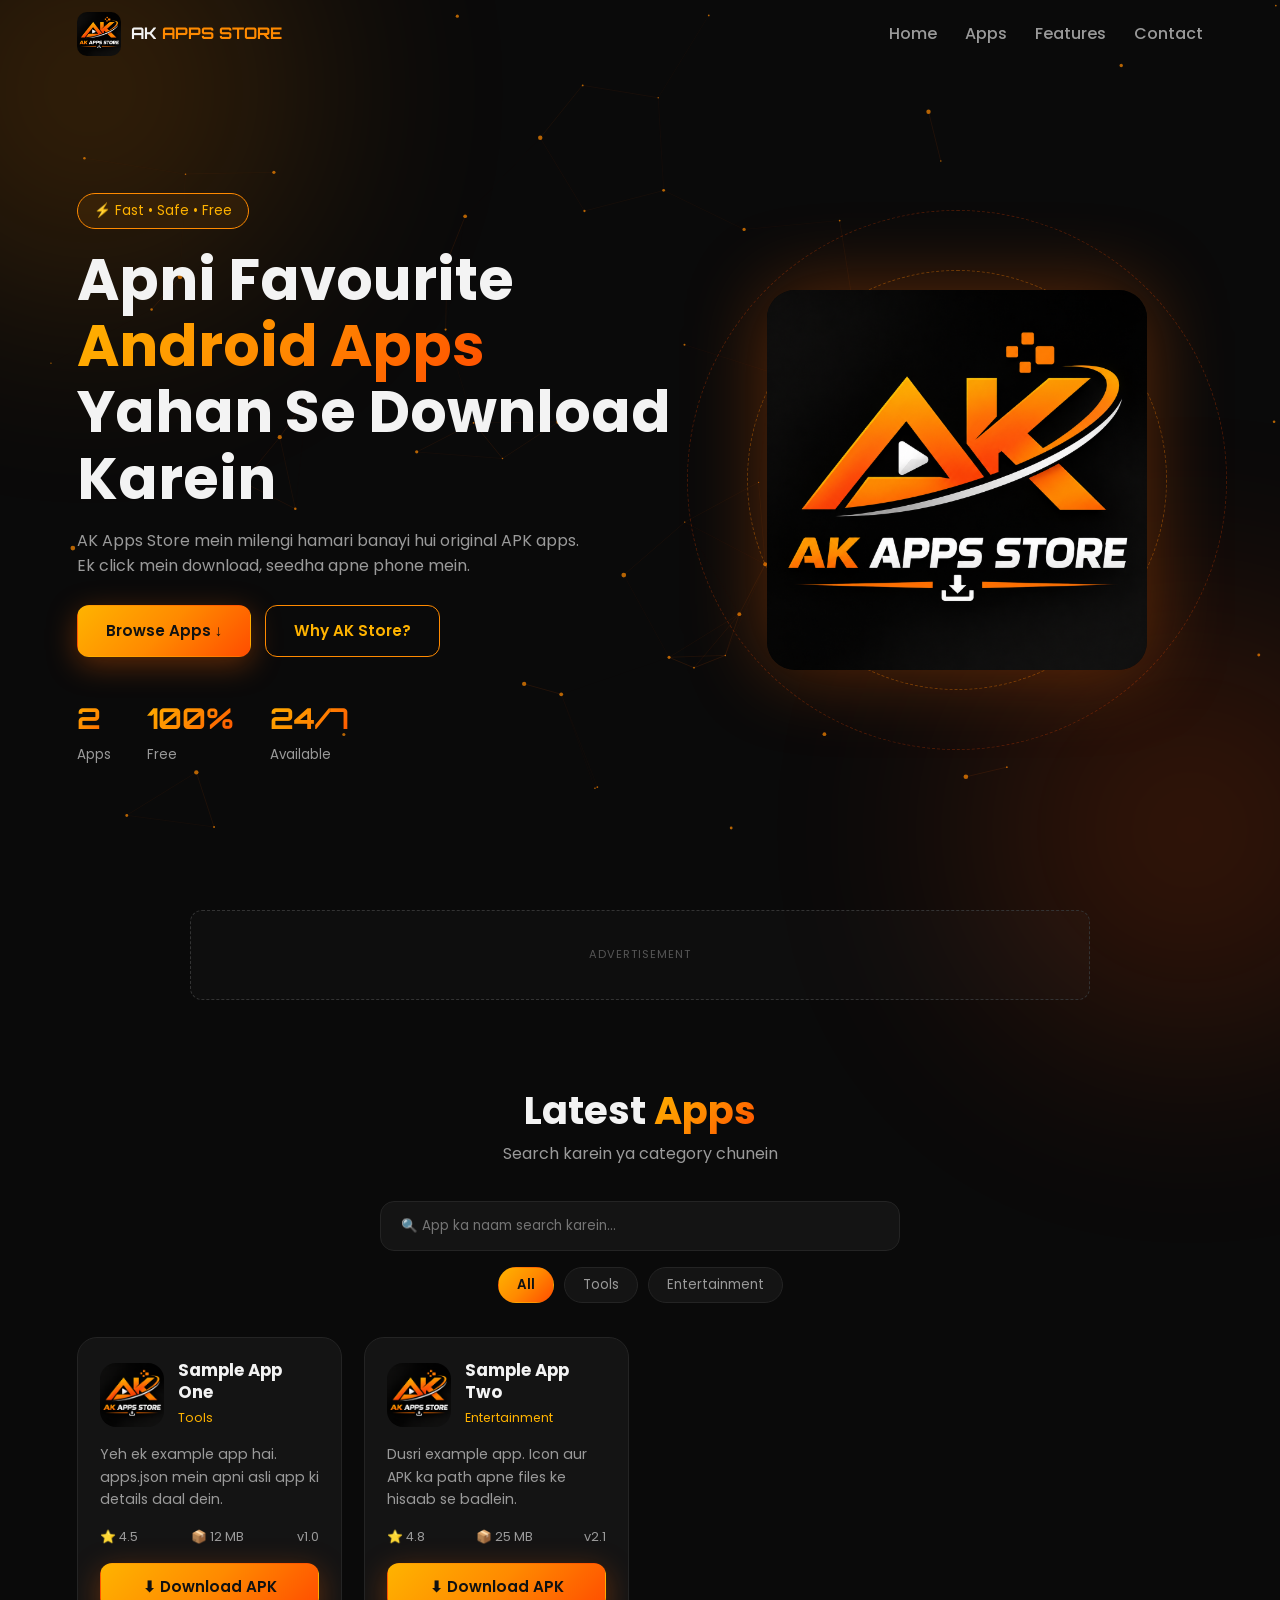
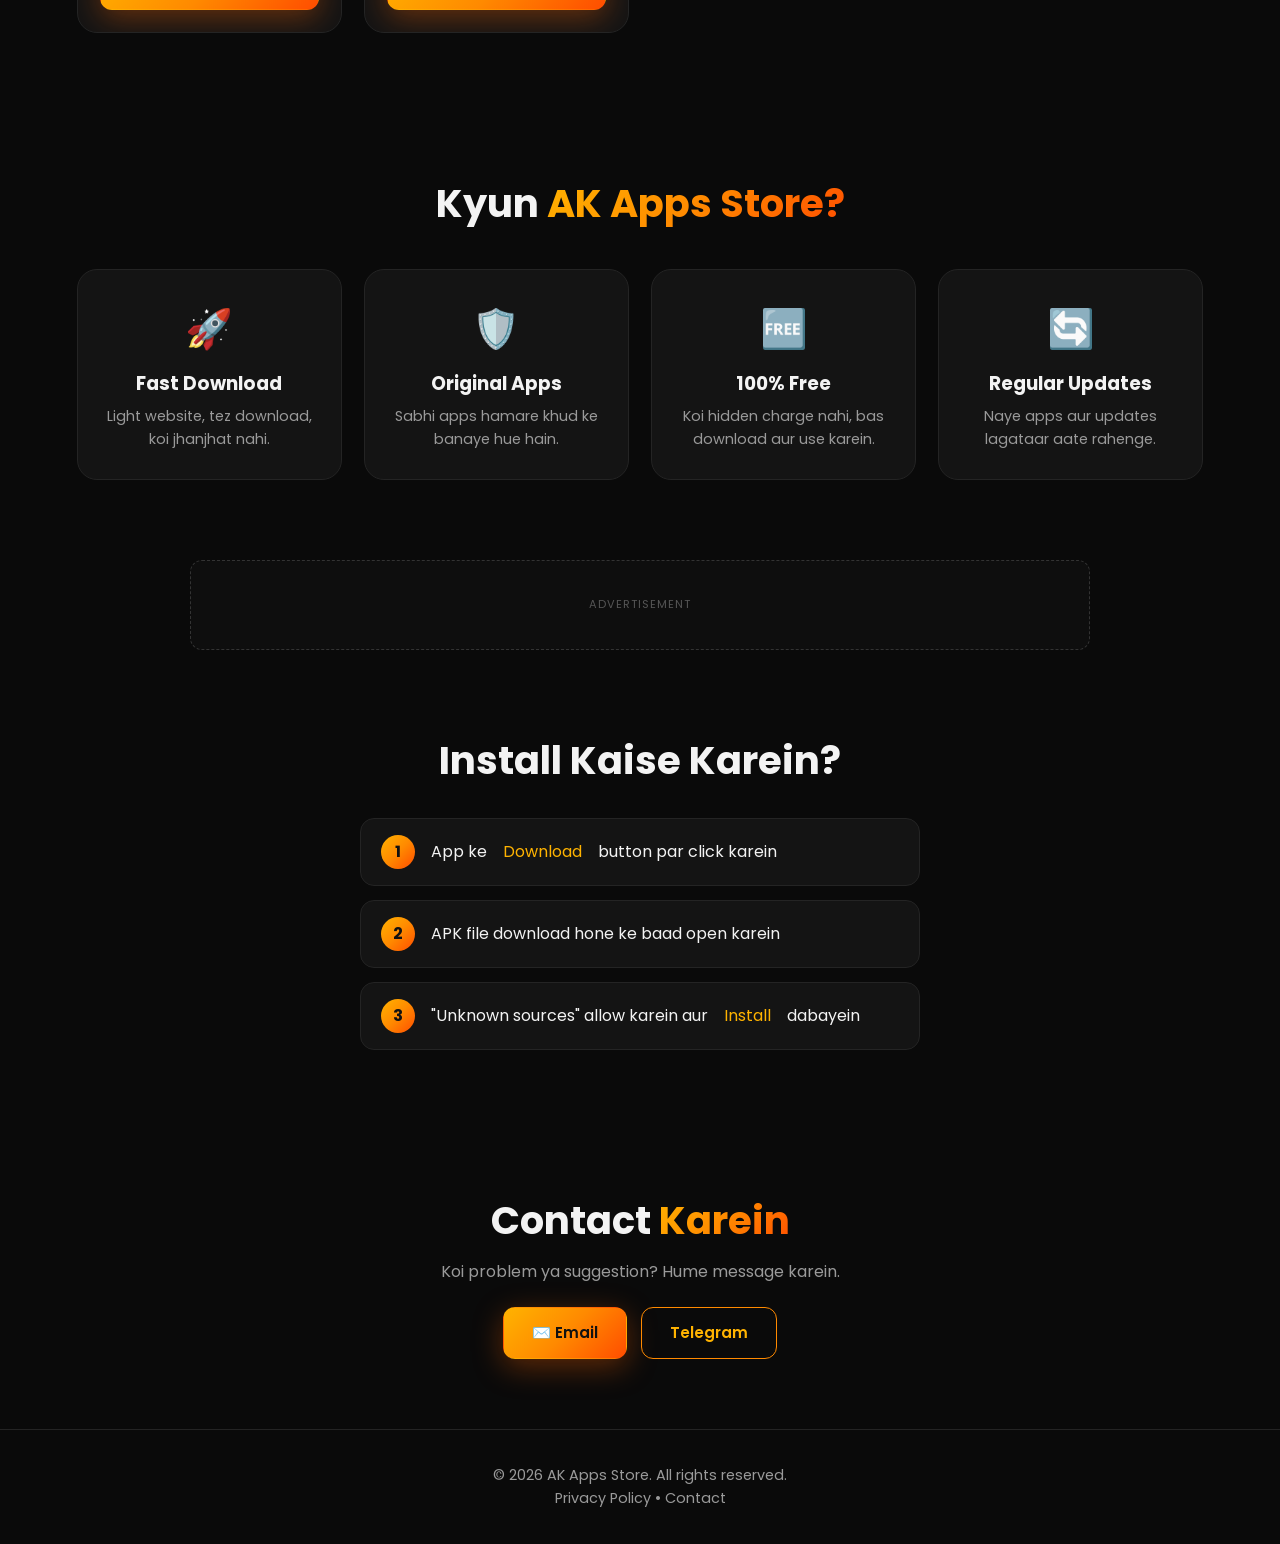
==== index.html @ 83a48027 "Add files via upload" ====
<!DOCTYPE html>
<html lang="hi">
<head>
  <meta charset="UTF-8" />
  <meta name="viewport" content="width=device-width, initial-scale=1" />
  <title>AK Apps Store – Free Android APK Downloads</title>
  <meta name="description" content="AK Apps Store: safe aur free Android apps (APK) download karein." />
  <meta name="theme-color" content="#0a0a0a" />
  <link rel="icon" href="logo.png" />
  <link rel="preconnect" href="https://fonts.googleapis.com" />
  <link href="https://fonts.googleapis.com/css2?family=Orbitron:wght@600;800&family=Poppins:wght@300;400;500;600;700&display=swap" rel="stylesheet" />
  <link rel="stylesheet" href="style.css" />

  <!-- GOOGLE ADSENSE: apna publisher ID daal kar niche wali line uncomment karein -->
  <!-- <script async src="https://pagead2.googlesyndication.com/pagead/js/adsbygoogle.js?client=ca-pub-XXXXXXXXXXXXXXXX" crossorigin="anonymous"></script> -->
</head>
<body>
  <canvas id="bg"></canvas>
  <div class="glow g1"></div><div class="glow g2"></div>

  <header class="nav" id="nav">
    <a href="#home" class="brand">
      <img src="logo.png" alt="AK Apps Store" onerror="this.style.display='none';this.nextElementSibling.style.display='grid'" />
      <span class="fallback-logo">AK</span>
      <b>AK <span>APPS STORE</span></b>
    </a>
    <nav class="links" id="links">
      <a href="#home">Home</a>
      <a href="#apps">Apps</a>
      <a href="#features">Features</a>
      <a href="#contact">Contact</a>
    </nav>
    <button class="burger" id="burger" aria-label="Menu"><i></i><i></i><i></i></button>
  </header>

  <main>
    <section class="hero" id="home">
      <div class="hero-text reveal">
        <span class="pill">⚡ Fast • Safe • Free</span>
        <h1>Apni Favourite <span class="grad">Android Apps</span> Yahan Se Download Karein</h1>
        <p>AK Apps Store mein milengi hamari banayi hui original APK apps. Ek click mein download, seedha apne phone mein.</p>
        <div class="cta">
          <a href="#apps" class="btn primary">Browse Apps ↓</a>
          <a href="#features" class="btn ghost">Why AK Store?</a>
        </div>
        <div class="stats">
          <div><b data-count="0" id="statApps">0</b><small>Apps</small></div>
          <div><b data-count="100" data-suffix="%">0</b><small>Free</small></div>
          <div><b data-count="24" data-suffix="/7">0</b><small>Available</small></div>
        </div>
      </div>
      <div class="hero-logo reveal">
        <div class="ring r1"></div><div class="ring r2"></div>
        <img src="logo.png" alt="AK Apps Store logo" class="big-logo" onerror="this.style.display='none';document.getElementById('bigFallback').style.display='block'" />
        <div id="bigFallback" class="big-fallback">AK</div>
      </div>
    </section>

    <!-- AD SLOT 1 -->
    <div class="ad-wrap"><div class="ad" data-slot="top">
      <!-- Yahan AdSense ya koi bhi ad code paste karein -->
      <small>Advertisement</small>
    </div></div>

    <section class="apps" id="apps">
      <div class="sec-head reveal">
        <h2>Latest <span class="grad">Apps</span></h2>
        <p>Search karein ya category chunein</p>
      </div>
      <div class="tools reveal">
        <input id="search" type="search" placeholder="🔍 App ka naam search karein..." />
        <div class="chips" id="chips"></div>
      </div>
      <div class="grid" id="grid"></div>
      <p class="empty" id="empty" hidden>Koi app nahi mila 😕</p>
    </section>

    <section class="features" id="features">
      <div class="sec-head reveal"><h2>Kyun <span class="grad">AK Apps Store?</span></h2></div>
      <div class="f-grid">
        <div class="f-card reveal"><span>🚀</span><h3>Fast Download</h3><p>Light website, tez download, koi jhanjhat nahi.</p></div>
        <div class="f-card reveal"><span>🛡️</span><h3>Original Apps</h3><p>Sabhi apps hamare khud ke banaye hue hain.</p></div>
        <div class="f-card reveal"><span>🆓</span><h3>100% Free</h3><p>Koi hidden charge nahi, bas download aur use karein.</p></div>
        <div class="f-card reveal"><span>🔄</span><h3>Regular Updates</h3><p>Naye apps aur updates lagataar aate rahenge.</p></div>
      </div>
    </section>

    <!-- AD SLOT 2 -->
    <div class="ad-wrap"><div class="ad" data-slot="mid"><small>Advertisement</small></div></div>

    <section class="how reveal">
      <h2>Install Kaise Karein?</h2>
      <ol>
        <li><b>1</b> App ke <em>Download</em> button par click karein</li>
        <li><b>2</b> APK file download hone ke baad open karein</li>
        <li><b>3</b> "Unknown sources" allow karein aur <em>Install</em> dabayein</li>
      </ol>
    </section>

    <section class="contact reveal" id="contact">
      <h2>Contact <span class="grad">Karein</span></h2>
      <p>Koi problem ya suggestion? Hume message karein.</p>
      <div class="cta center">
        <a class="btn primary" id="mailBtn" href="mailto:youremail@example.com">✉️ Email</a>
        <a class="btn ghost" id="tgBtn" href="https://t.me/yourusername" target="_blank" rel="noopener">Telegram</a>
      </div>
    </section>
  </main>

  <footer>
    <p>© <span id="year"></span> AK Apps Store. All rights reserved.</p>
    <p><a href="#" id="privacyLink">Privacy Policy</a> • <a href="#contact">Contact</a></p>
  </footer>

  <!-- Download modal (ad + countdown) -->
  <div class="modal" id="modal" aria-hidden="true">
    <div class="modal-box">
      <button class="close" id="mClose" aria-label="Close">✕</button>
      <img id="mIcon" alt="" />
      <h3 id="mName"></h3>
      <p id="mMeta"></p>
      <div class="ad small" data-slot="modal"><small>Advertisement</small></div>
      <div class="bar"><i id="bar"></i></div>
      <a class="btn primary disabled" id="mBtn" href="#" download>Please wait <span id="sec">5</span>s…</a>
      <p class="note">Download shuru na ho to button dobara dabayein.</p>
    </div>
  </div>

  <script src="script.js"></script>
</body>
</html>
---- style.css ----
:root{
  --bg:#0a0a0a;--card:#141414;--line:#242424;--txt:#f3f3f3;--mut:#9a9a9a;
  --o1:#ffb300;--o2:#ff8a00;--o3:#ff4d00;
  --grad:linear-gradient(135deg,var(--o1),var(--o2) 50%,var(--o3));
}
*{box-sizing:border-box;margin:0;padding:0}
html{scroll-behavior:smooth}
body{font-family:'Poppins',sans-serif;background:var(--bg);color:var(--txt);overflow-x:hidden;line-height:1.6}
a{color:inherit;text-decoration:none}
#bg{position:fixed;inset:0;z-index:-2;width:100%;height:100%}
.glow{position:fixed;width:420px;height:420px;border-radius:50%;filter:blur(120px);opacity:.18;z-index:-1;pointer-events:none}
.g1{background:var(--o2);top:-120px;left:-120px;animation:float 12s ease-in-out infinite}
.g2{background:var(--o3);bottom:-140px;right:-120px;animation:float 14s ease-in-out infinite reverse}
@keyframes float{50%{transform:translate(60px,40px) scale(1.15)}}
.grad{background:var(--grad);-webkit-background-clip:text;background-clip:text;color:transparent}

/* NAV */
.nav{position:fixed;top:0;left:0;right:0;z-index:50;display:flex;align-items:center;justify-content:space-between;padding:12px 6%;transition:.3s}
.nav.scrolled{background:rgba(10,10,10,.85);backdrop-filter:blur(14px);border-bottom:1px solid var(--line)}
.brand{display:flex;align-items:center;gap:10px;font-family:'Orbitron',sans-serif;font-size:1rem}
.brand img{width:44px;height:44px;border-radius:10px;object-fit:cover}
.brand b span{color:var(--o2)}
.fallback-logo{display:none;place-items:center;width:44px;height:44px;border-radius:10px;background:var(--grad);font-family:'Orbitron';font-weight:800;color:#000}
.links{display:flex;gap:28px}
.links a{color:var(--mut);font-weight:500;position:relative;transition:.2s}
.links a::after{content:"";position:absolute;left:0;bottom:-4px;width:0;height:2px;background:var(--grad);transition:.3s}
.links a:hover{color:#fff}.links a:hover::after{width:100%}
.burger{display:none;background:none;border:0;cursor:pointer}
.burger i{display:block;width:24px;height:2px;background:#fff;margin:5px 0;transition:.3s}

/* HERO */
.hero{min-height:100vh;display:grid;grid-template-columns:1.1fr .9fr;align-items:center;gap:30px;padding:120px 6% 60px}
.pill{display:inline-block;padding:6px 16px;border:1px solid var(--o2);border-radius:99px;color:var(--o1);font-size:.85rem;margin-bottom:18px;background:rgba(255,138,0,.08)}
.hero h1{font-size:clamp(2rem,5vw,3.6rem);line-height:1.15;margin-bottom:16px}
.hero p{color:var(--mut);max-width:520px;margin-bottom:26px}
.btn{display:inline-block;padding:13px 28px;border-radius:12px;font-weight:600;border:1px solid transparent;cursor:pointer;transition:.3s;font-family:inherit;font-size:.95rem}
.btn.primary{background:var(--grad);color:#111;box-shadow:0 8px 30px rgba(255,100,0,.35)}
.btn.primary:hover{transform:translateY(-3px);box-shadow:0 14px 40px rgba(255,100,0,.5)}
.btn.ghost{border-color:var(--o2);color:var(--o1)}
.btn.ghost:hover{background:rgba(255,138,0,.12);transform:translateY(-3px)}
.btn.disabled{opacity:.55;pointer-events:none}
.cta{display:flex;gap:14px;flex-wrap:wrap}.cta.center{justify-content:center}
.stats{display:flex;gap:36px;margin-top:38px}
.stats b{font-family:'Orbitron';font-size:1.8rem;display:block;background:var(--grad);-webkit-background-clip:text;background-clip:text;color:transparent}
.stats small{color:var(--mut)}
.hero-logo{position:relative;display:grid;place-items:center;min-height:340px}
.big-logo{width:min(380px,80%);border-radius:28px;position:relative;z-index:2;animation:bob 5s ease-in-out infinite;box-shadow:0 0 80px rgba(255,100,0,.35)}
.big-fallback{display:none;font-family:'Orbitron';font-size:8rem;font-weight:800;background:var(--grad);-webkit-background-clip:text;background-clip:text;color:transparent;animation:bob 5s ease-in-out infinite}
@keyframes bob{50%{transform:translateY(-16px)}}
.ring{position:absolute;border-radius:50%;border:1px dashed rgba(255,138,0,.35)}
.r1{width:420px;height:420px;animation:spin 22s linear infinite}
.r2{width:540px;height:540px;animation:spin 34s linear infinite reverse;border-color:rgba(255,77,0,.25)}
@keyframes spin{to{transform:rotate(360deg)}}

/* SECTIONS */
section{padding:70px 6%}
.sec-head{text-align:center;margin-bottom:34px}
.sec-head h2,.how h2,.contact h2{font-size:clamp(1.6rem,3.5vw,2.4rem)}
.sec-head p{color:var(--mut)}
.tools{display:flex;flex-direction:column;align-items:center;gap:16px;margin-bottom:34px}
#search{width:min(520px,100%);padding:14px 20px;border-radius:14px;border:1px solid var(--line);background:var(--card);color:#fff;font-family:inherit;outline:none;transition:.3s}
#search:focus{border-color:var(--o2);box-shadow:0 0 0 4px rgba(255,138,0,.15)}
.chips{display:flex;gap:10px;flex-wrap:wrap;justify-content:center}
.chip{padding:7px 18px;border-radius:99px;border:1px solid var(--line);background:var(--card);color:var(--mut);cursor:pointer;font-family:inherit;transition:.25s}
.chip:hover{color:#fff;border-color:var(--o2)}
.chip.active{background:var(--grad);color:#111;border-color:transparent;font-weight:600}

/* APP CARDS */
.grid{display:grid;grid-template-columns:repeat(auto-fill,minmax(250px,1fr));gap:22px}
.card{background:var(--card);border:1px solid var(--line);border-radius:20px;padding:22px;position:relative;overflow:hidden;transition:transform .15s,border-color .3s,box-shadow .3s;transform-style:preserve-3d;animation:pop .6s both}
@keyframes pop{from{opacity:0;transform:translateY(30px) scale(.95)}}
.card::before{content:"";position:absolute;inset:0;background:radial-gradient(circle at var(--mx,50%) var(--my,0%),rgba(255,138,0,.18),transparent 55%);opacity:0;transition:.3s}
.card:hover{border-color:var(--o2);box-shadow:0 16px 50px rgba(255,100,0,.18)}
.card:hover::before{opacity:1}
.card .top{display:flex;gap:14px;align-items:center;margin-bottom:14px;position:relative}
.card img{width:64px;height:64px;border-radius:16px;object-fit:cover;background:#222}
.card h3{font-size:1.05rem;line-height:1.3}
.card .cat{font-size:.78rem;color:var(--o1)}
.card p{color:var(--mut);font-size:.88rem;margin-bottom:16px;min-height:42px;position:relative}
.meta{display:flex;justify-content:space-between;font-size:.8rem;color:var(--mut);margin-bottom:16px;position:relative}
.card .btn{width:100%;text-align:center;position:relative;padding:11px}
.empty{text-align:center;color:var(--mut);margin-top:20px}

/* FEATURES */
.f-grid{display:grid;grid-template-columns:repeat(auto-fit,minmax(220px,1fr));gap:22px}
.f-card{background:var(--card);border:1px solid var(--line);border-radius:20px;padding:28px;text-align:center;transition:.35s}
.f-card:hover{transform:translateY(-8px);border-color:var(--o2)}
.f-card span{font-size:2.4rem;display:inline-block;animation:bob 4s ease-in-out infinite}
.f-card h3{margin:10px 0 6px}.f-card p{color:var(--mut);font-size:.9rem}

.how{text-align:center}
.how ol{list-style:none;max-width:560px;margin:26px auto 0;text-align:left;display:grid;gap:14px}
.how li{background:var(--card);border:1px solid var(--line);padding:16px 20px;border-radius:14px;display:flex;gap:16px;align-items:center}
.how li b{flex:none;width:34px;height:34px;border-radius:50%;background:var(--grad);color:#111;display:grid;place-items:center}
.how em{color:var(--o1);font-style:normal}
.contact{text-align:center}.contact p{color:var(--mut);margin:8px 0 22px}

/* ADS */
.ad-wrap{padding:0 6%}
.ad{max-width:900px;margin:10px auto;min-height:90px;border:1px dashed #333;border-radius:12px;display:grid;place-items:center;color:#555;background:rgba(255,255,255,.02)}
.ad.small{min-height:100px;margin:14px 0}
.ad small{font-size:.7rem;letter-spacing:1px;text-transform:uppercase}

footer{text-align:center;padding:34px 6%;border-top:1px solid var(--line);color:var(--mut);font-size:.9rem}
footer a:hover{color:var(--o1)}

/* MODAL */
.modal{position:fixed;inset:0;background:rgba(0,0,0,.8);backdrop-filter:blur(6px);display:grid;place-items:center;z-index:100;opacity:0;pointer-events:none;transition:.3s;padding:20px}
.modal.open{opacity:1;pointer-events:auto}
.modal-box{background:var(--card);border:1px solid var(--o2);border-radius:22px;padding:30px;width:min(420px,100%);text-align:center;position:relative;transform:scale(.9);transition:.3s}
.modal.open .modal-box{transform:scale(1)}
.modal-box img{width:80px;height:80px;border-radius:20px;object-fit:cover;margin-bottom:10px}
.modal-box p{color:var(--mut);font-size:.85rem}
.close{position:absolute;top:12px;right:14px;background:none;border:0;color:#fff;font-size:1.2rem;cursor:pointer}
.bar{height:6px;background:#222;border-radius:9px;overflow:hidden;margin:14px 0 18px}
.bar i{display:block;height:100%;width:0;background:var(--grad)}
.note{margin-top:12px;font-size:.75rem!important}

/* REVEAL */
.reveal{opacity:0;transform:translateY(40px);transition:opacity .8s,transform .8s}
.reveal.show{opacity:1;transform:none}

@media(max-width:820px){
  .hero{grid-template-columns:1fr;text-align:center;padding-top:110px}
  .hero p{margin-inline:auto}.cta,.stats{justify-content:center}
  .hero-logo{order:-1;min-height:260px}.r1{width:300px;height:300px}.r2{width:380px;height:380px}
  .burger{display:block}
  .links{position:fixed;top:68px;right:-100%;flex-direction:column;background:rgba(10,10,10,.97);width:70%;height:100vh;padding:30px;transition:.4s;border-left:1px solid var(--line)}
  .links.open{right:0}
}
@media(prefers-reduced-motion:reduce){*{animation:none!important;transition:none!important}}
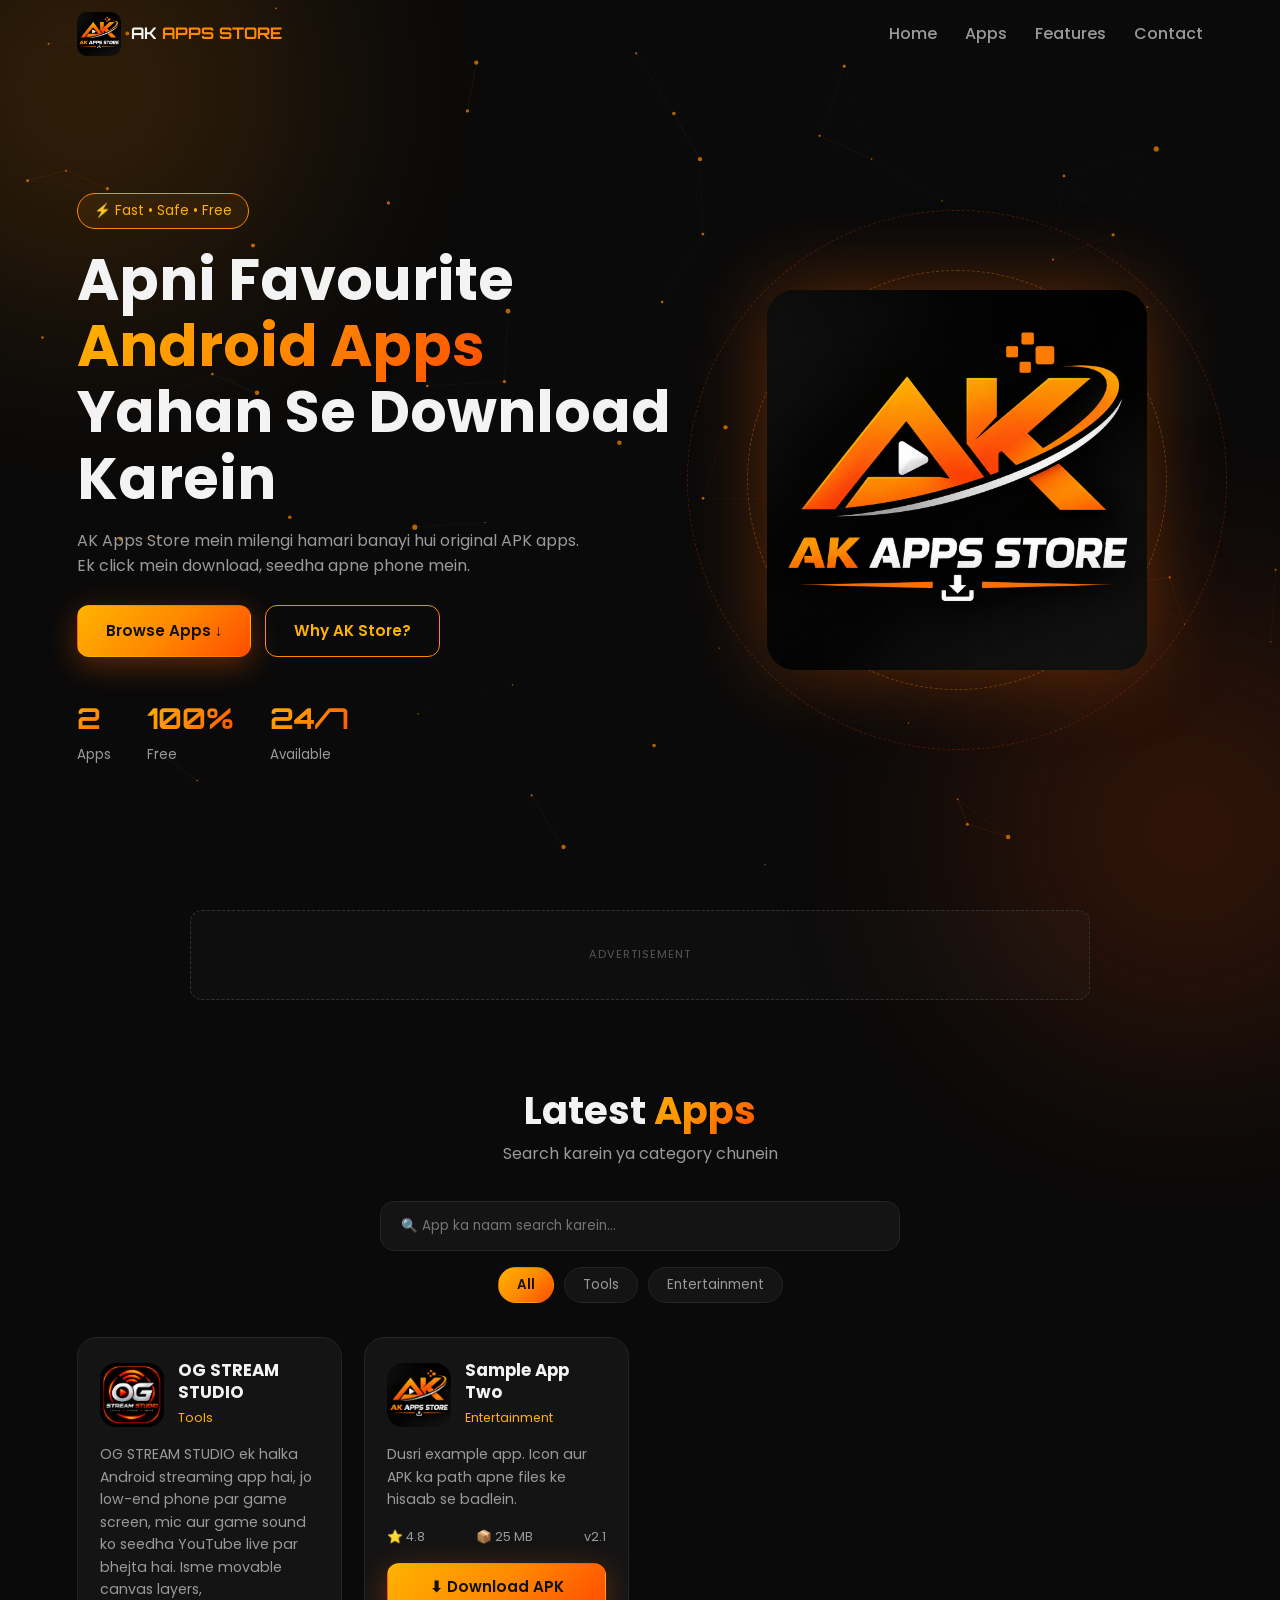
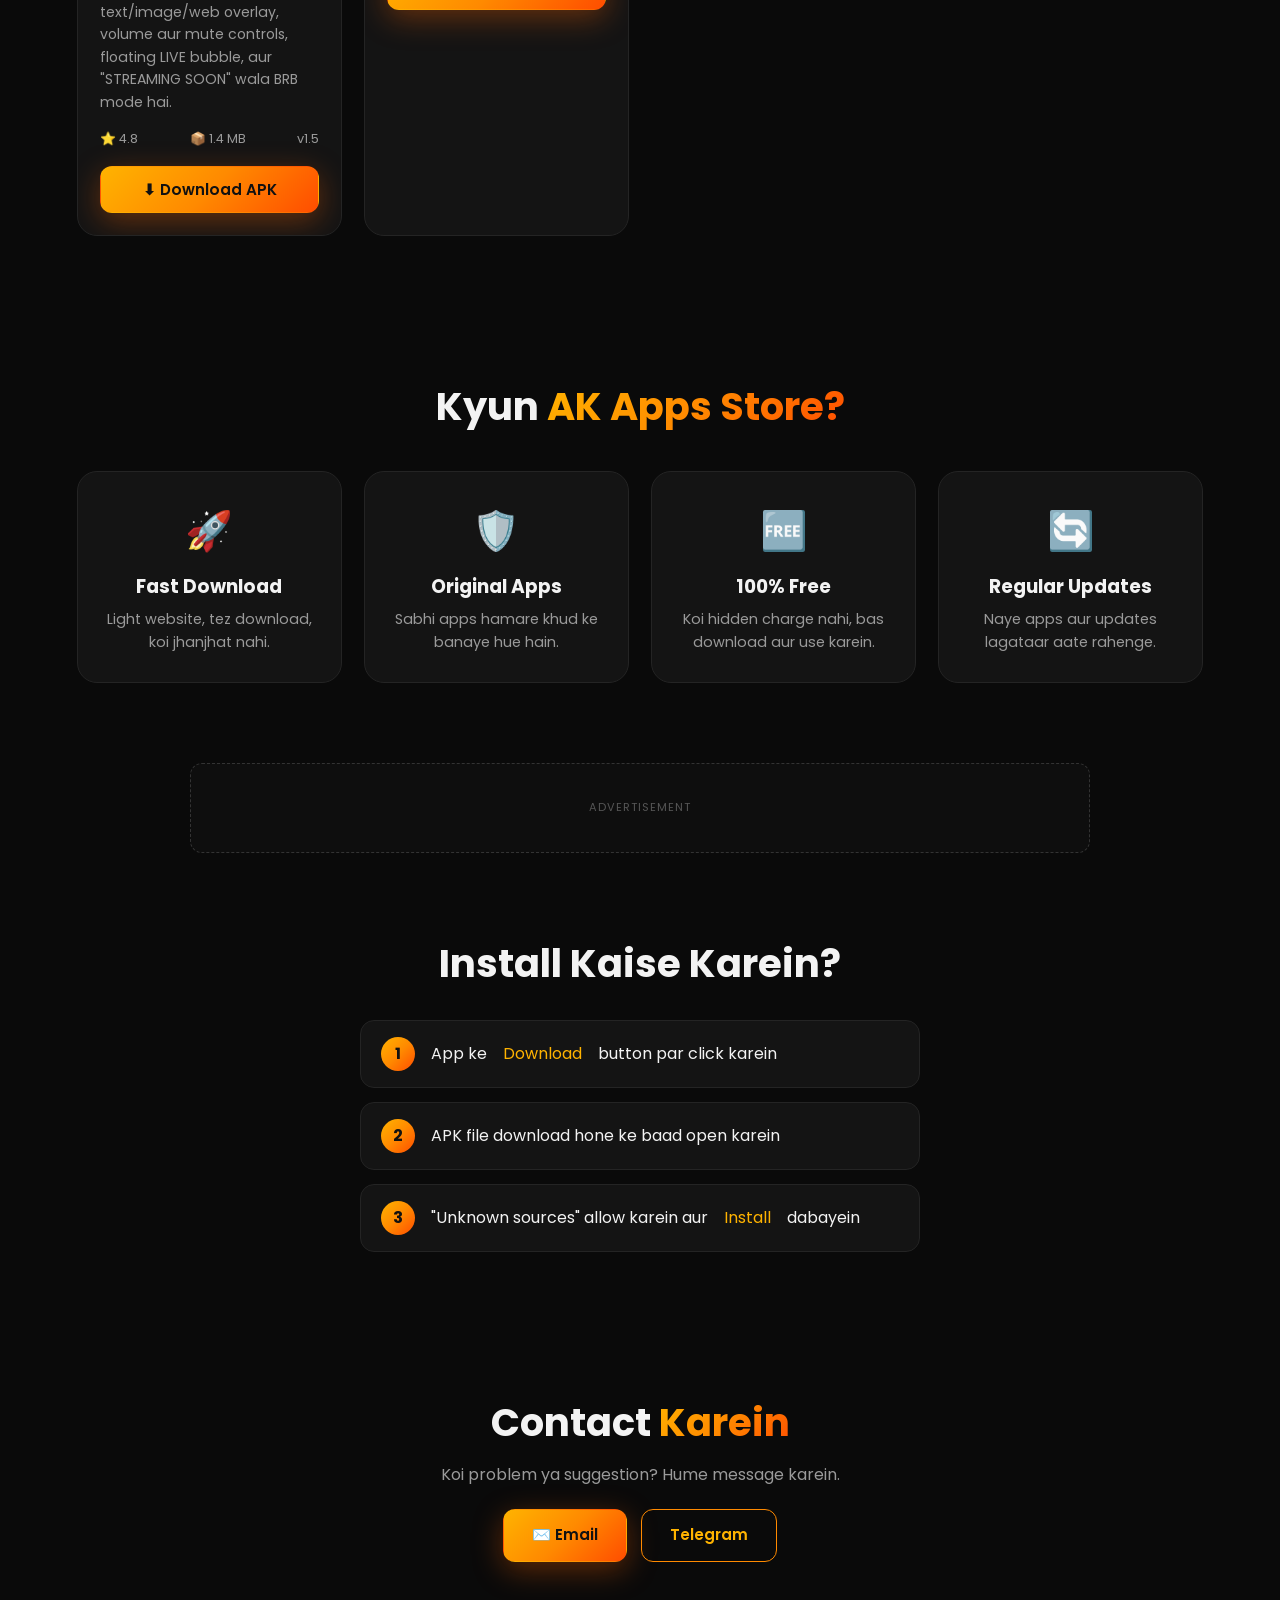
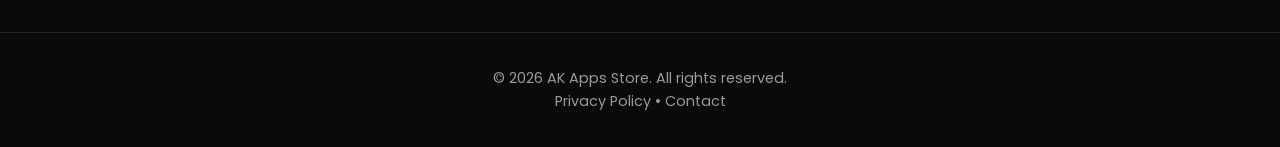
==== commit 03e63bc5: "Add files via upload" ====
--- a/index.html
+++ b/index.html
@@ -6,7 +6,17 @@
   <title>AK Apps Store – Free Android APK Downloads</title>
   <meta name="description" content="AK Apps Store: safe aur free Android apps (APK) download karein." />
   <meta name="theme-color" content="#0a0a0a" />
-  <link rel="icon" href="logo.png" />
+  <meta name="google-site-verification" content="mHgw7pTKNdrmkcU62bqTcQDMlQ_HyXGl1qJbSysV_t0" />
+  <link rel="canonical" href="https://ashutoshsharma123450987-svg.github.io/Ak-app-store/" />
+  <link rel="icon" type="image/x-icon" href="favicon.ico" />
+  <link rel="icon" type="image/png" sizes="48x48" href="favicon-48.png" />
+  <link rel="icon" type="image/png" sizes="192x192" href="favicon-192.png" />
+  <link rel="apple-touch-icon" href="favicon-192.png" />
+  <meta property="og:type" content="website" />
+  <meta property="og:title" content="AK Apps Store – Free Android APK Downloads" />
+  <meta property="og:description" content="AK Apps Store: safe aur free Android apps (APK) download karein." />
+  <meta property="og:image" content="https://ashutoshsharma123450987-svg.github.io/Ak-app-store/favicon-192.png" />
+  <meta property="og:url" content="https://ashutoshsharma123450987-svg.github.io/Ak-app-store/" />
   <link rel="preconnect" href="https://fonts.googleapis.com" />
   <link href="https://fonts.googleapis.com/css2?family=Orbitron:wght@600;800&family=Poppins:wght@300;400;500;600;700&display=swap" rel="stylesheet" />
   <link rel="stylesheet" href="style.css" />
